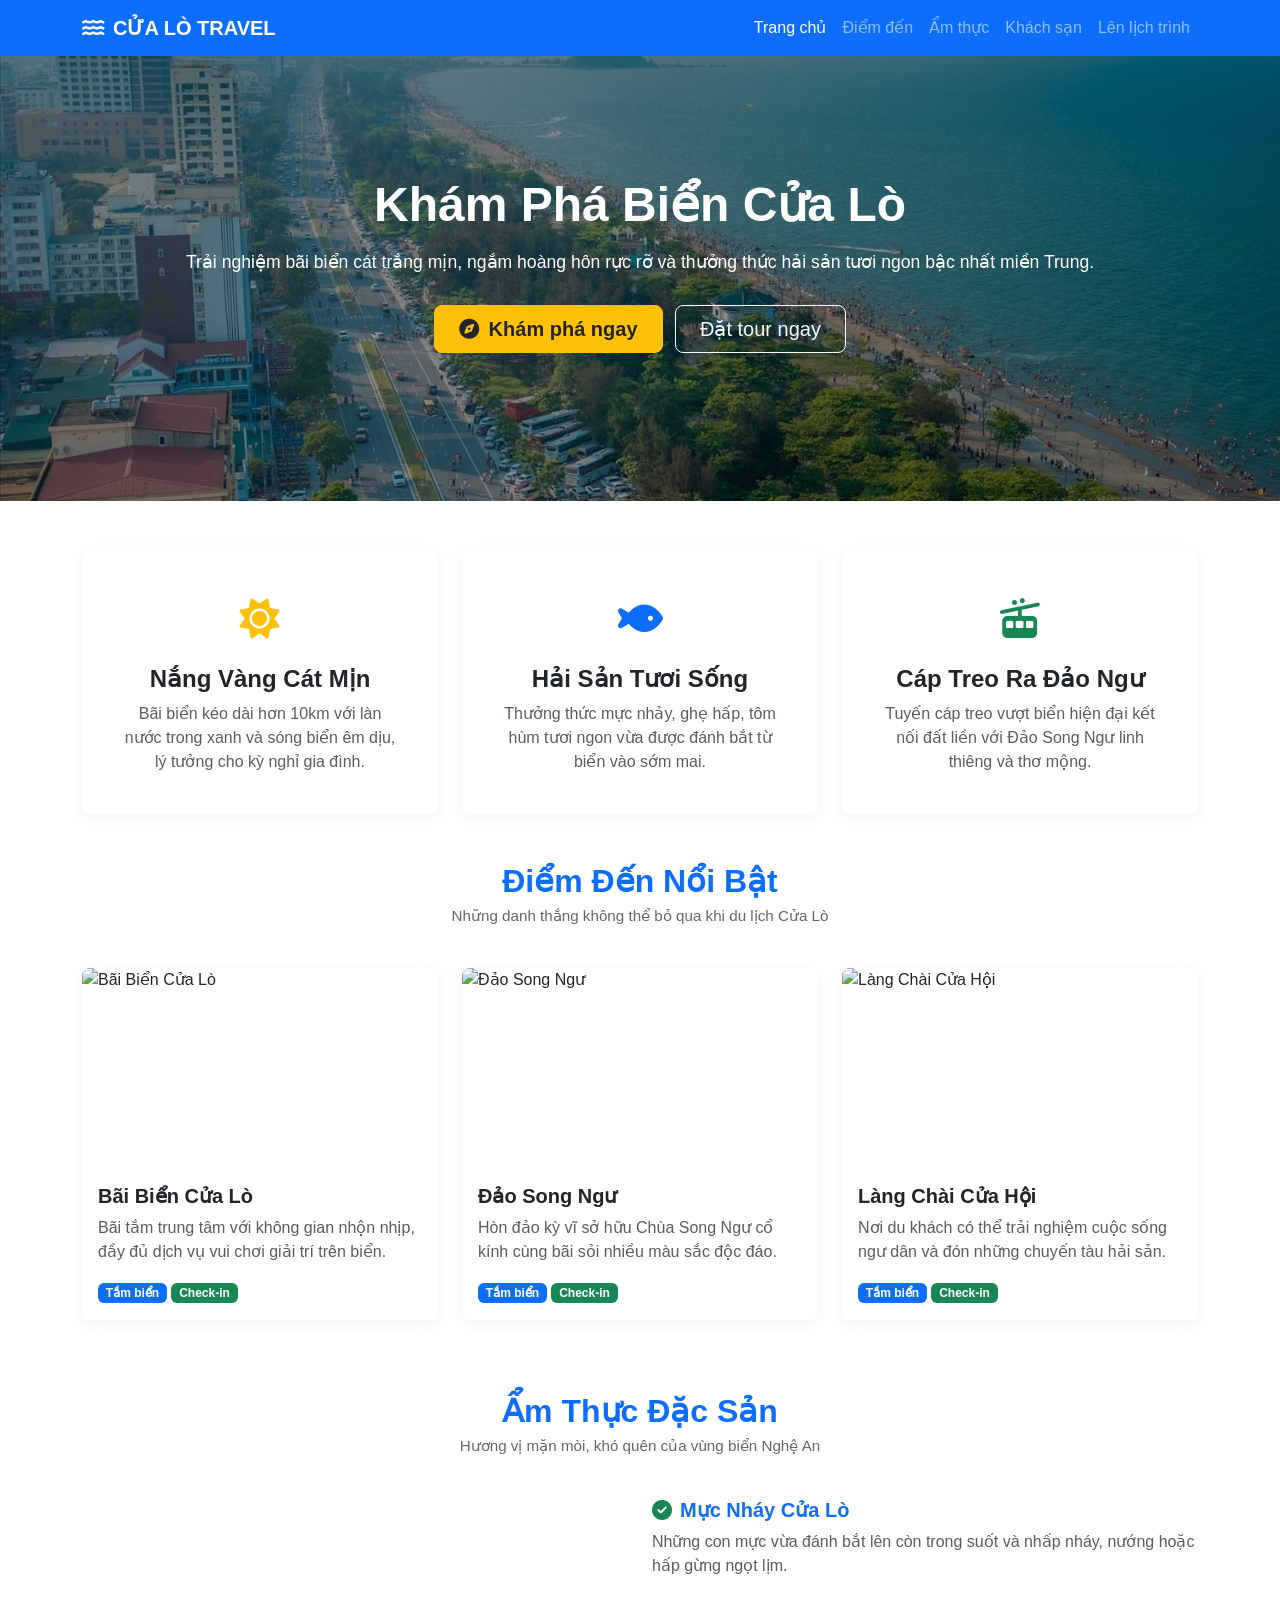
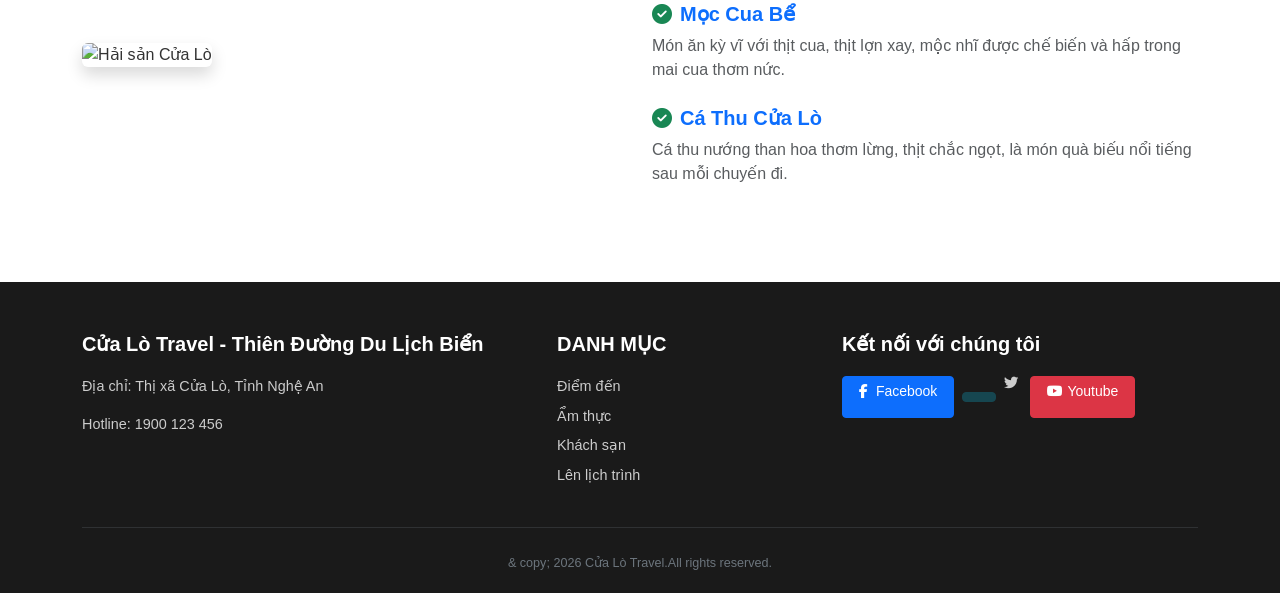
==== dulich.html @ 0991fdbe "first commit" ====
<!DOCTYPE html>
<html lang="vi">
<head>
    <meta charset="UTF-8">
    <meta name="viewport" content="width=device-width, initial-scale=1.0">
    <title>Cửa Lò Travel - Thiên Đường Du Lịch Biển</title>
    <link href="https://cdn.jsdelivr.net/npm/bootstrap@5.3.2/dist/css/bootstrap.min.css" rel="stylesheet">
    <link rel="stylesheet" href="https://cdnjs.cloudflare.com/ajax/libs/font-awesome/6.4.2/css/all.min.css">
    <link rel="stylesheet" href="style.css">
</head>
<body>
    <nav class="navbar navbar-expand-lg navbar-dark bg-primary sticky-top">
        <div class="container">
            <a class="navbar-brand d-flex align-items-center" href="#">
                <i class="fa-solid fa-water me-2"></i> CỬA LÒ TRAVEL
            </a>
            <button class="navbar-toggler" type="button" data-bs-toggle="collapse" data-bs-target="#navbarNav">
                <span class="navbar-toggler-icon"></span>
            </button>
            <div class="collapse navbar-collapse justify-content-end" id="navbarNav">
                <ul class="navbar-nav">
                    <li class="nav-item"><a class="nav-link active" href="#">Trang chủ</a></li>
                    <li class="nav-item"><a class="nav-link" href="#">Điểm đến</a></li>
                    <li class="nav-item"><a class="nav-link" href="#">Ẩm thực</a></li>
                    <li class="nav-item"><a class="nav-link" href="#">Khách sạn</a></li>
                    <li class="nav-item"><a class="nav-link" href="#">Lên lịch trình</a></li>
                </ul>
            </div>
        </div>
    </nav>
    <header class="hero-section">
        <div class="container">
            <h1>Khám Phá Biển Cửa Lò</h1>
            <p>Trải nghiệm bãi biển cát trắng mịn, ngắm hoàng hôn rực rỡ và thưởng thức hải sản tươi ngon bậc nhất miền Trung.</p>
            <div>
                <a href="#" class="btn btn-warning btn-lg fw-bold text-dark px-4 me-2 mb-2">
                    <i class="fa-solid fa-compass me-1"></i> Khám phá ngay
                </a>
                <a href="#" class="btn btn-outline-light btn-lg px-4 mb-2">
                    Đặt tour ngay
                </a>
            </div>
        </div>
    </header>
    <section class="container my-5">
        <div class="row g-4">
            <div class="col-md-4">
                <div class="card feature-card text-center p-4 h-100">
                    <div class="card-body">
                        <div class="text-warning fs-1 mb-3">
                            <i class="fa-solid fa-sun"></i>
                        </div>
                        <h4 class="card-title fw-bold">Nắng Vàng Cát Mịn</h4><p class="card-text text-muted">Bãi biển kéo dài hơn 10km với làn nước trong xanh và sóng biển êm dịu, lý tưởng cho kỳ nghỉ gia đình.</p>
                    </div>
                </div>
            </div>
            <div class="col-md-4">
                <div class="card feature-card text-center p-4 h-100">
                    <div class="card-body">
                        <div class="text-primary fs-1 mb-3">
                            <i class="fa-solid fa-fish"></i>
                        </div>
                        <h4 class="card-title fw-bold">Hải Sản Tươi Sống</h4>
                        <p class="card-text text-muted">Thưởng thức mực nhảy, ghẹ hấp, tôm hùm tươi ngon vừa được đánh bắt từ biển vào sớm mai.</p>
                    </div>
                </div>
            </div>
            <div class="col-md-4">
                <div class="card feature-card text-center p-4 h-100">
                    <div class="card-body">
                        <div class="text-success fs-1 mb-3">
                            <i class="fa-solid fa-cable-car"></i>
                        </div>
                        <h4 class="card-title fw-bold">Cáp Treo Ra Đảo Ngư</h4>
                        <p class="card-text text-muted">Tuyến cáp treo vượt biển hiện đại kết nối đất liền với Đảo Song Ngư linh thiêng và thơ mộng.</p>
                    </div>
                </div>
            </div>
        </div>
    </section>
    <section class="container my-5">
        <h2 class="section-title">Điểm Đến Nổi Bật</h2>
        <p class="section-subtitle">Những danh thắng không thể bỏ qua khi du lịch Cửa Lò</p>
        
        <div class="row g-4">
            <!-- Điểm đến 1 -->
            <div class="col-md-4">
                <div class="card destination-card h-100">
                    <img src="https://images.unsplash.com/photo-1540541338287-41700207dee6?auto=format&fit=crop&w=600&q=80" class="card-img-top" alt="Bãi Biển Cửa Lò">
                    <div class="card-body">
                        <h5 class="card-title fw-bold">Bãi Biển Cửa Lò</h5>
                        <p class="card-text text-muted">Bãi tắm trung tâm với không gian nhộn nhịp, đầy đủ dịch vụ vui chơi giải trí trên biển.</p>
                        <div>
                            <span class="badge bg-primary">Tắm biển</span>
                            <span class="badge bg-success">Check-in</span>
                        </div>
                    </div>
                </div>
            </div>
            <!-- Điểm đến 2 -->
            <div class="col-md-4">
                <div class="card destination-card h-100"><img src="https://images.unsplash.com/photo-1506744038136-46273834b3fb?auto=format&fit=crop&w=600&q=80" class="card-img-top" alt="Đảo Song Ngư">
                    <div class="card-body">
                        <h5 class="card-title fw-bold">Đảo Song Ngư</h5>
                        <p class="card-text text-muted">Hòn đảo kỳ vĩ sở hữu Chùa Song Ngư cổ kính cùng bãi sỏi nhiều màu sắc độc đáo.</p>
                        <div>
                            <span class="badge bg-primary">Tắm biển</span>
                            <span class="badge bg-success">Check-in</span>
                        </div>
                    </div>
                </div>
            </div>
            <!-- Điểm đến 3 -->
            <div class="col-md-4">
                <div class="card destination-card h-100">
                    <img src="https://images.unsplash.com/photo-1519046904884-53103b34b206?auto=format&fit=crop&w=600&q=80" class="card-img-top" alt="Làng Chài Cửa Hội">
                    <div class="card-body">
                        <h5 class="card-title fw-bold">Làng Chài Cửa Hội</h5>
                        <p class="card-text text-muted">Nơi du khách có thể trải nghiệm cuộc sống ngư dân và đón những chuyến tàu hải sản.</p>
                        <div>
                            <span class="badge bg-primary">Tắm biển</span>
                            <span class="badge bg-success">Check-in</span>
                        </div>
                    </div>
                </div>
            </div>
        </div>
    </section>
    <section class="container my-5 py-4">
        <h2 class="section-title">Ẩm Thực Đặc Sản</h2>
        <p class="section-subtitle">Hương vị mặn mòi, khó quên của vùng biển Nghệ An</p>

        <div class="row align-items-center g-4">
            <div class="col-lg-6">
                <img src="https://images.unsplash.com/photo-1555396273-367ea4eb4db5?auto=format&fit=crop&w=800&q=80" class="img-fluid rounded shadow" alt="Hải sản Cửa Lò">
            </div>
            <div class="col-lg-6">
                <ul class="list-unstyled">
                    <li class="mb-4">
                        <h5 class="fw-bold text-primary"><i class="fa-solid fa-circle-check text-success me-2"></i>Mực Nháy Cửa Lò</h5>
                        <p class="text-muted">Những con mực vừa đánh bắt lên còn trong suốt và nhấp nháy, nướng hoặc hấp gừng ngọt lịm.</p>
                    </li>
                    <li class="mb-4">
                        <h5 class="fw-bold text-primary"><i class="fa-solid fa-circle-check text-success me-2"></i>Mọc Cua Bể</h5>
                        <p class="text-muted">Món ăn kỳ vĩ với thịt cua, thịt lợn xay, mộc nhĩ được chế biến và hấp trong mai cua thơm nức.</p></li>
                    <li class="mb-4">
                        <h5 class="fw-bold text-primary"><i class="fa-solid fa-circle-check text-success me-2"></i>Cá Thu Cửa Lò</h5>
                        <p class="text-muted">Cá thu nướng than hoa thơm lừng, thịt chắc ngọt, là món quà biếu nổi tiếng sau mỗi chuyến đi.</p>
                    </li>
                </ul>
            </div>
        </div>
    </section>
    <footer>
        <div class="container">
            <div class="row g-4">
                <div class="col-md-5">
                    <h5>Cửa Lò Travel - Thiên Đường Du Lịch Biển</h5>
                    <p>Địa chỉ: Thị xã Cửa Lò, Tỉnh Nghệ An</p>
                    <p>Hotline: 1900 123 456</p>
                </div>
                <div class="col-md-3">
                    <h5>DANH MỤC</h5>
                    <ul class="list-unstyled">
                        <li class="mb-2"><a href="#">Điểm đến</a></li>
                        <li class="mb-2"><a href="#">Ẩm thực</a></li>
                        <li class="mb-2"><a href="#">Khách sạn</a></li>
                        <li class="mb-2"><a href="#">Lên lịch trình</a></li>
                    </ul>
                </div>
                <div class="col-md-4">
                    <h5>Kết nối với chúng tôi</h5>
                    <div class="d-flex gap-2">
                        <a href="#" class="btn btn-primary btn-sm px-3"><i class="fa-brands fa-facebook-f me-1"></i> Facebook</a>
                        <hr href="#" class="btn btn-info btn-sm px-3 text-white"><i class="fa-brands fa-twitter me-1"></i>
                        <a href="#" class="btn btn-danger btn-sm px-3"><i class="fa-brands fa-youtube me-1"></i>Youtube</a>
                    </div>
                </div>
            </div>
            <hr class="border-secondary my-4">
            <div class="text-center text-secondary">
                <small>& copy; 2026 Cửa Lò Travel.All rights reserved. </small>
            </div>
        </div>
    </footer>
    <script src="https://cdn.jsdelivr.net/npm/bootstrap@5.3.2/dist/js/bootstrap.bundle.min.js"></script>
</body>
</html>
---- style.css ----
body {
    font-family: 'Segoe UI', Tahoma, Geneva, Verdana, sans-serif;
    color: #333;
}
.navbar-brand {
    font-weight: bold;
    font-size: 1.25rem;
}
.hero-section {
    background: linear-gradient(rgba(0, 0, 0, 0.4), rgba(0, 0, 0, 0.4)), url('cualo.webp') no-repeat center center;
    background-size: cover;
    color: white;
    padding: 120px 0 140px 0;
    text-align: center;
}
.hero-section h1 {
    font-weight: 800;
    font-size: 3rem;
    margin-bottom: 15px;
}
.hero-section p {
    font-size: 1.1rem;
    margin-bottom: 30px;
}
.feature-card {
    border: none;
    border-radius: 8px;
    box-shadow: 0 4px 15px rgba(0,0,0,0.05);
    transition: transform 0.3s ease;
    background: #fff;
}
.feature-card:hover {
    transform: translateY(-5px);
}
.section-title {
    color: #0d6efd;
    font-weight: 700;
    text-align: center;
    margin-bottom: 5px;
}
.section-subtitle {
    text-align: center;
    color: #666;
    margin-bottom: 40px;
    font-size: 0.95rem;
}
.destination-card {
    border: none;
    border-radius: 8px;
    box-shadow: 0 4px 15px rgba(0,0,0,0.05);
    overflow: hidden;
}
.destination-card img {
    height: 200px;
    object-fit: cover;
}
footer {
    background-color: #1a1a1a;
    color: #ccc;
    padding: 50px 0 20px 0;
    font-size: 0.9rem;
}
footer h5 {
    color: white;
    font-weight: 600;
    margin-bottom: 20px;
}
footer a {
    color: #ccc;
    text-decoration: none;
}
footer a:hover {
    color: white;
}
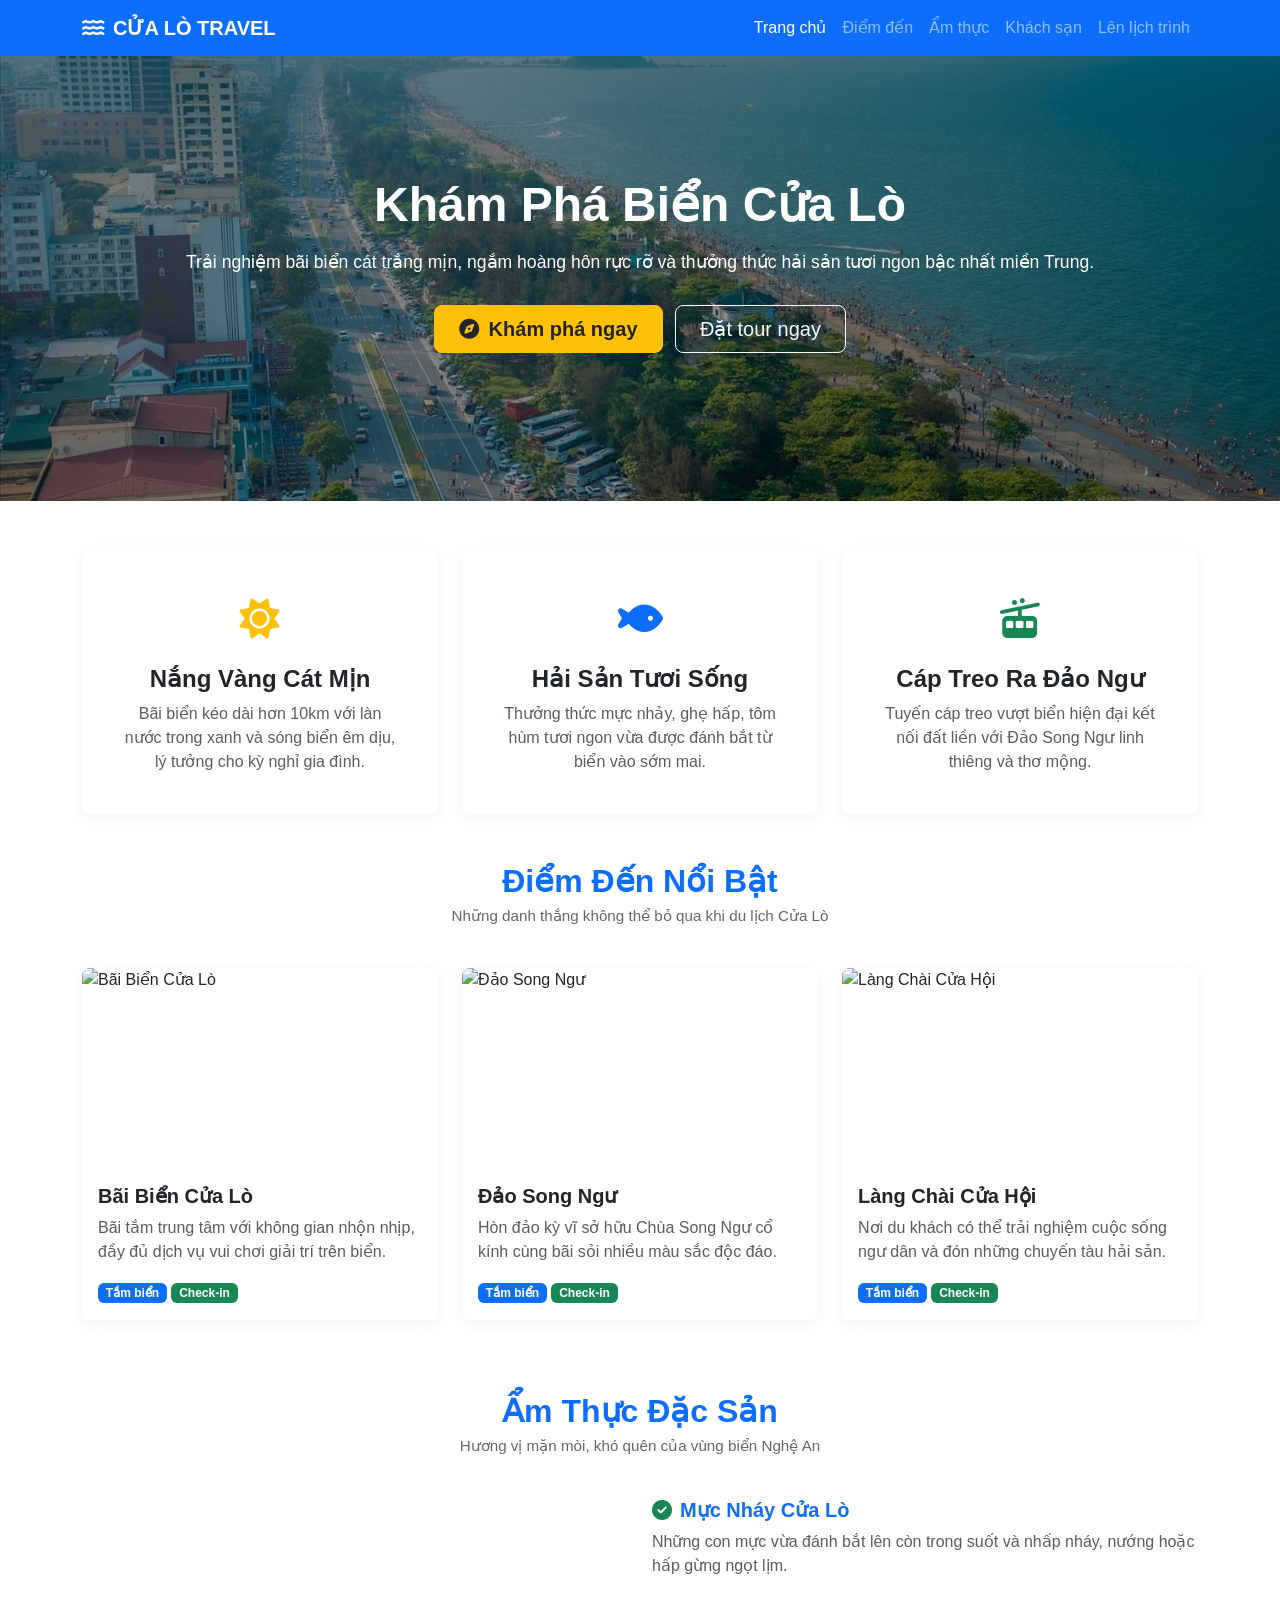
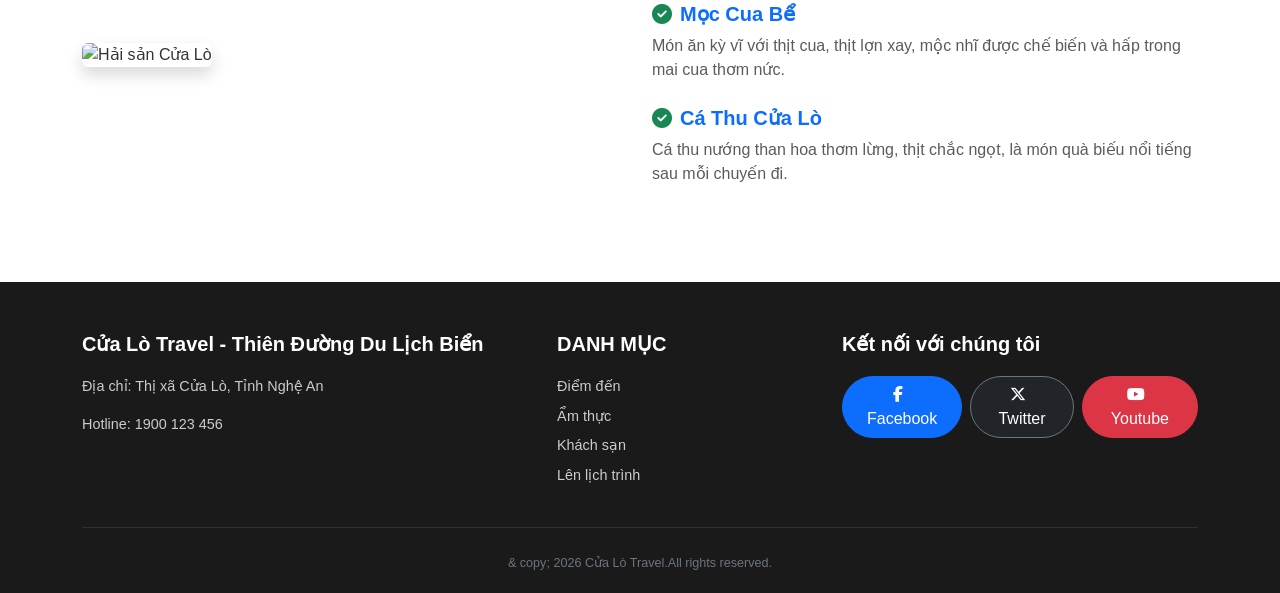
==== commit b8ae360d: "sửa lại nút twiter và bo tròn, làm đẹp các button mạng xã hội Updated social media buttons to use ro" ====
--- a/dulich.html
+++ b/dulich.html
@@ -171,9 +171,9 @@
                 <div class="col-md-4">
                     <h5>Kết nối với chúng tôi</h5>
                     <div class="d-flex gap-2">
-                        <a href="#" class="btn btn-primary btn-sm px-3"><i class="fa-brands fa-facebook-f me-1"></i> Facebook</a>
-                        <hr href="#" class="btn btn-info btn-sm px-3 text-white"><i class="fa-brands fa-twitter me-1"></i>
-                        <a href="#" class="btn btn-danger btn-sm px-3"><i class="fa-brands fa-youtube me-1"></i>Youtube</a>
+                        <a href="#" class="btn btn-primary rounded-pill px-3"><i class="fa-brands fa-facebook-f me-2"></i>Facebook</a>
+                        <a href="#" class="btn btn-dark rounded-pill px-3 border-secondary"><i class="fa-brands fa-x-twitter me-2"></i>Twitter</a>
+                        <a href="#" class="btn btn-danger rounded-pill px-3"><i class="fa-brands fa-youtube me-2"></i>Youtube</a>
                     </div>
                 </div>
             </div>
@@ -185,4 +185,4 @@
     </footer>
     <script src="https://cdn.jsdelivr.net/npm/bootstrap@5.3.2/dist/js/bootstrap.bundle.min.js"></script>
 </body>
-</html>+</html>
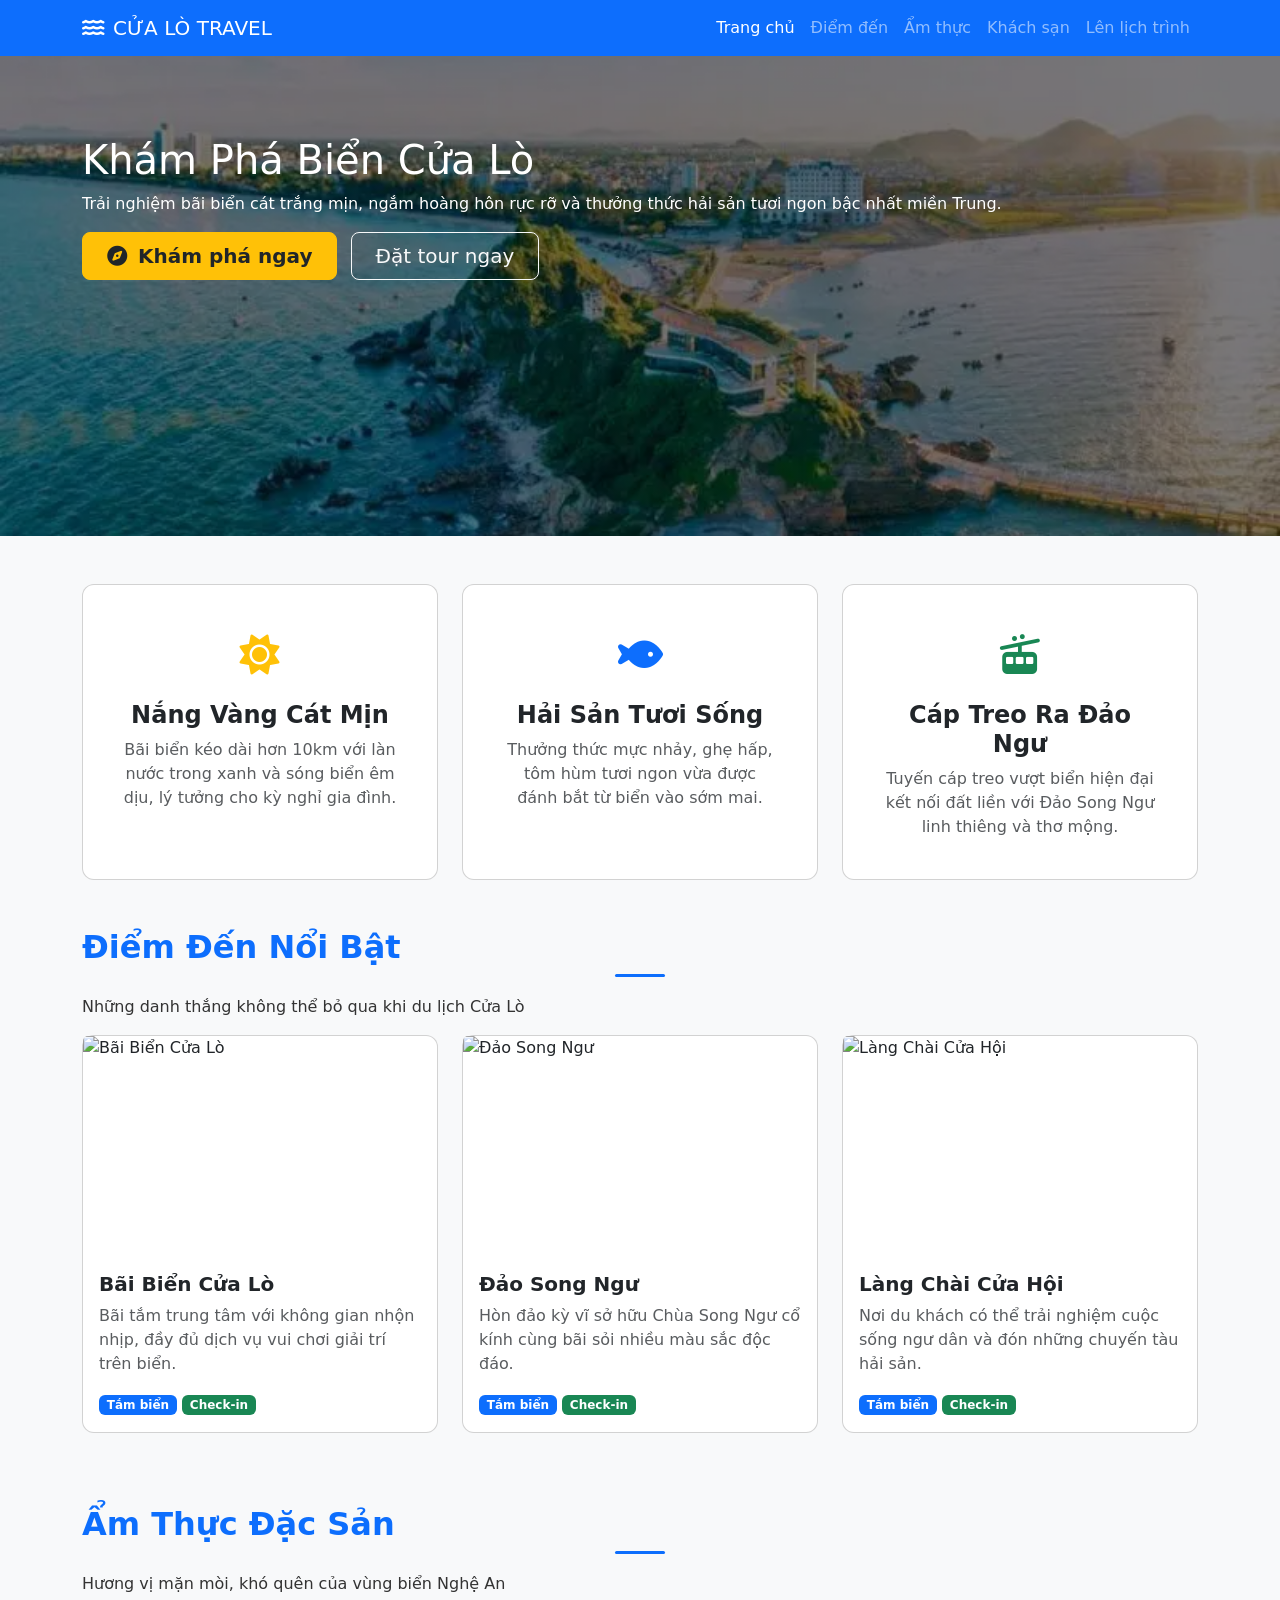
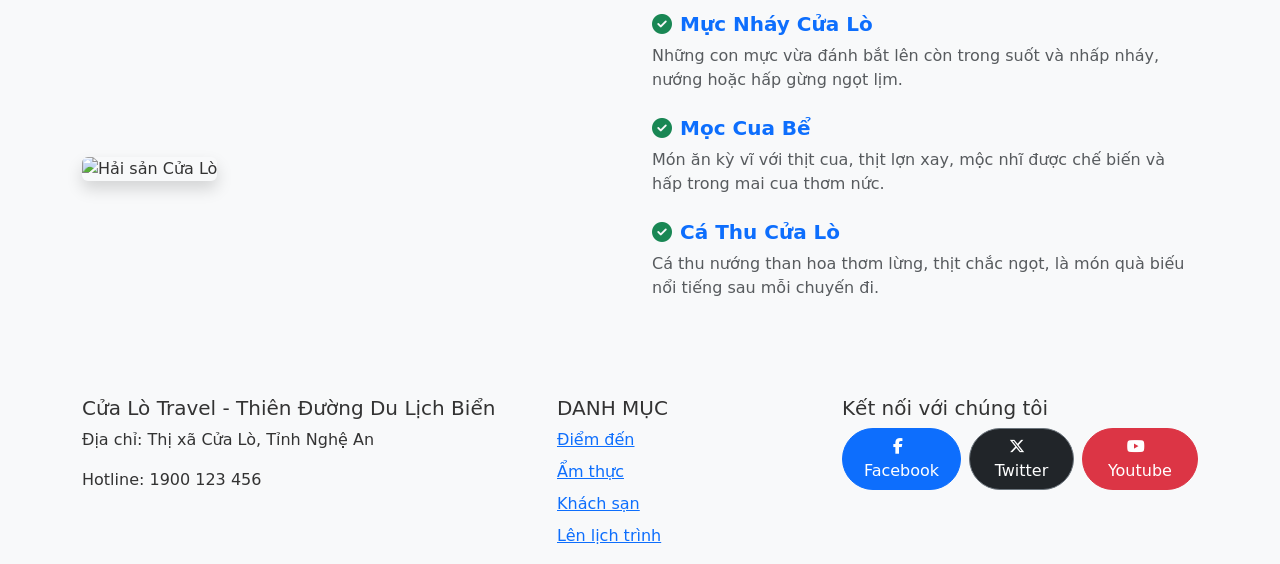
==== commit 9b77673a: "xong rồi" ====
--- a/dulich.html
+++ b/dulich.html
@@ -177,10 +177,6 @@
                     </div>
                 </div>
             </div>
-            <hr class="border-secondary my-4">
-            <div class="text-center text-secondary">
-                <small>& copy; 2026 Cửa Lò Travel.All rights reserved. </small>
-            </div>
         </div>
     </footer>
     <script src="https://cdn.jsdelivr.net/npm/bootstrap@5.3.2/dist/js/bootstrap.bundle.min.js"></script>
--- a/style.css
+++ b/style.css
@@ -1,74 +1,54 @@
 body {
-    font-family: 'Segoe UI', Tahoma, Geneva, Verdana, sans-serif;
+    font-family: system-ui, -apple-system, sans-serif;
+    background-color: #f8f9fa;
     color: #333;
 }
-.navbar-brand {
-    font-weight: bold;
-    font-size: 1.25rem;
+
+.hero-section {
+    background: linear-gradient(rgba(0,0,0,0.5), rgba(0,0,0,0.5)), url('cl2.webp') center/cover;
+    min-height: 480px;
+    padding: 80px 0;
+    color: #ffffff; 
 }
-.hero-section {
-    background: linear-gradient(rgba(0, 0, 0, 0.4), rgba(0, 0, 0, 0.4)), url('cualo.webp') no-repeat center center;
-    background-size: cover;
-    color: white;
-    padding: 120px 0 140px 0;
-    text-align: center;
+
+.hero-section h1, 
+.hero-section h2, 
+.hero-section p {
+    color: #ffffff !important;
 }
-.hero-section h1 {
-    font-weight: 800;
-    font-size: 3rem;
-    margin-bottom: 15px;
+
+.feature-card, .destination-card {
+    border-radius: 12px;
+    transition: transform 0.3s ease, box-shadow 0.3s ease;
 }
-.hero-section p {
-    font-size: 1.1rem;
-    margin-bottom: 30px;
+
+.feature-card:hover, .destination-card:hover {
+    transform: translateY(-5px);
+    box-shadow: 0 10px 20px rgba(0,0,0,0.1) !important;
 }
-.feature-card {
-    border: none;
-    border-radius: 8px;
-    box-shadow: 0 4px 15px rgba(0,0,0,0.05);
-    transition: transform 0.3s ease;
-    background: #fff;
+
+.destination-card img {
+    height: 220px;
+    object-fit: cover;
 }
-.feature-card:hover {
-    transform: translateY(-5px);
-}
+
 .section-title {
     color: #0d6efd;
-    font-weight: 700;
-    text-align: center;
-    margin-bottom: 5px;
+    font-weight: 800;
+    position: relative;
+    padding-bottom: 10px;
 }
-.section-subtitle {
-    text-align: center;
-    color: #666;
-    margin-bottom: 40px;
-    font-size: 0.95rem;
+
+.section-title::after {
+    content: '';
+    display: block;
+    width: 50px;
+    height: 3px;
+    background-color: #0d6efd;
+    margin: 8px auto 0;
+    border-radius: 2px;
 }
-.destination-card {
-    border: none;
-    border-radius: 8px;
-    box-shadow: 0 4px 15px rgba(0,0,0,0.05);
-    overflow: hidden;
+
+.footer-links a:hover {
+    color: #ffc107 !important;
 }
-.destination-card img {
-    height: 200px;
-    object-fit: cover;
-}
-footer {
-    background-color: #1a1a1a;
-    color: #ccc;
-    padding: 50px 0 20px 0;
-    font-size: 0.9rem;
-}
-footer h5 {
-    color: white;
-    font-weight: 600;
-    margin-bottom: 20px;
-}
-footer a {
-    color: #ccc;
-    text-decoration: none;
-}
-footer a:hover {
-    color: white;
-}
